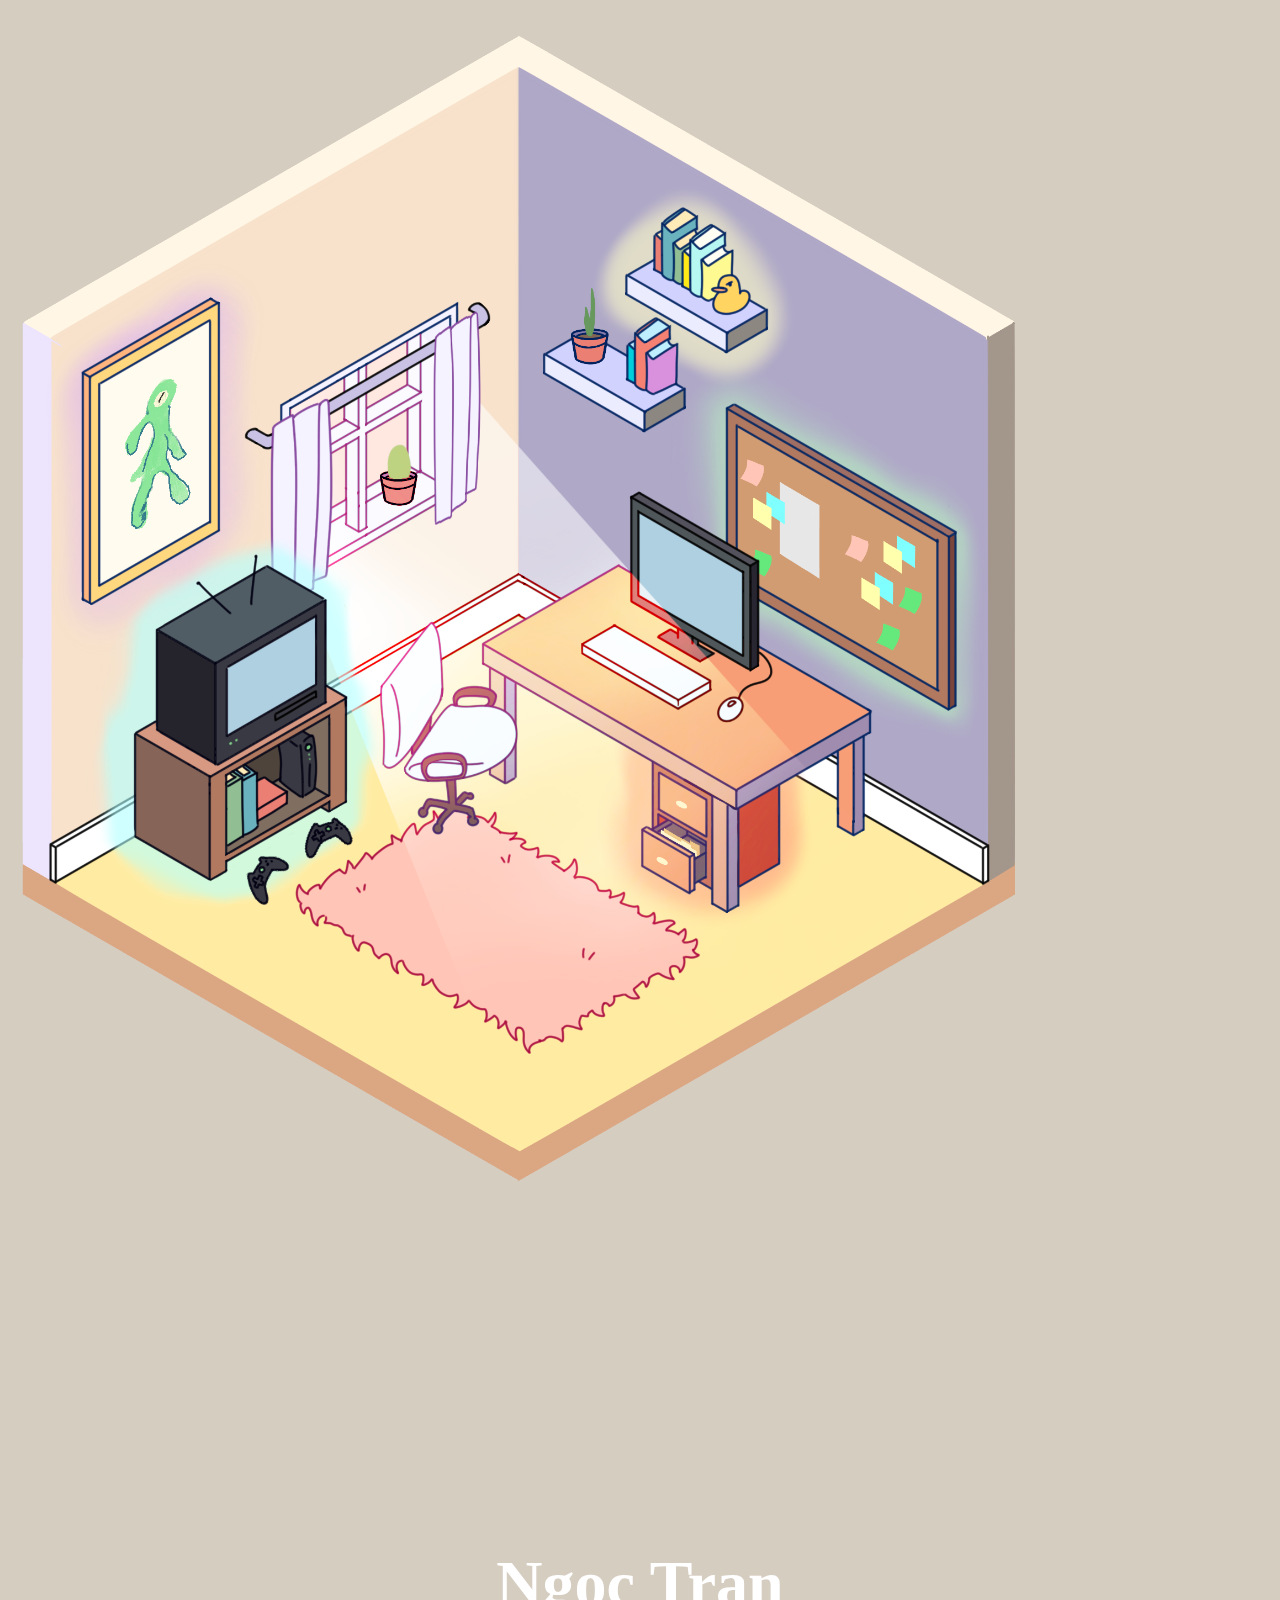
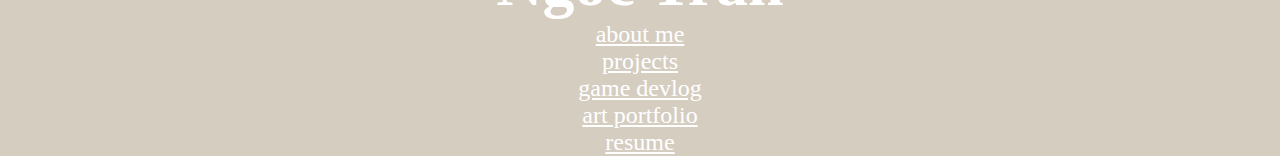
==== index.html @ f908f266 "new font" ====
<!DOCTYPE html>
<html lang="en">
<head>
    <meta charset="UTF-8">
    <meta http-equiv="X-UA-Compatible" content="IE=edge">
    <meta name="viewport" content="width=device-width, initial-scale=1.0">
    <title>ngoc's personal website</title>
    <link href="https://fonts.googleapis.com/css2?family=Fredoka+One&display=swap" rel="stylesheet">
    <link href="https://cdn.jsdelivr.net/npm/bootstrap@5.3.0-alpha1/dist/css/bootstrap.min.css" rel="stylesheet" integrity="sha384-GLhlTQ8iRABdZLl6O3oVMWSktQOp6b7In1Zl3/Jr59b6EGGoI1aFkw7cmDA6j6gD" crossorigin="anonymous">
    <link rel="stylesheet" href="style.css">
    <script defer src="https://cdn.jsdelivr.net/npm/bootstrap@5.3.0-alpha1/dist/js/bootstrap.bundle.min.js" integrity="sha384-w76AqPfDkMBDXo30jS1Sgez6pr3x5MlQ1ZAGC+nuZB+EYdgRZgiwxhTBTkF7CXvN" crossorigin="anonymous"></script>
    <script src="functions.js"></script>

</head>
<body onLoad = "animate()">
<div class="container">
    <div class="row">
        <div class="col-lg-8">
            <div class="room">
                <img id="base" src="Images/base1.png" class="img-base">
                <img id="hover" src="Images/hover-empty.png" class="img-hover">
                <a class="reset-button-link" href="#">
                    <button class="reset-button" onmouseover="showImage('Images/hover-empty.png')"><b>outside box</b></button>
                </a>
                <a class="shelf-button-link" href="#">
                    <button class="shelf-button" onmouseover="showImage('Images/shelf-hover.png')"><b>shelf</b></button>
                </a>
                <a class="painting-button-link" href="art.html">
                    <button class="painting-button" onmouseover="showImage('Images/painting-hover.png')"><b>pl</b></button>
                </a>
                <a class="files-button-link" href="projects.html">
                    <button class="files-button" onmouseover="showImage('Images/files-hover.png')"><b>files</b></button>
                </a>
                <a class="tv-button-link" href="gamedev.html">
                    <button class="tv-button" onmouseover="showImage('Images/tv-hover.png')"><b>tv h</b></button>
                </a>
                <a class="board-button-link" href="about.html">
                    <button class="board-button" onmouseover="showImage('Images/board-hover.png')"><b>bol</b></button>
                </a>
            </div>
        </div>
        <div class="col">
            <div class="row">
                <div class="home-text">
                    <div class="col">
                        <div class="name">
                            <h1>
                                Ngoc Tran
                            </h1>
                        </div>
                    </div>
                    <div class="row">
                        <div class="col">
                            <ul class="nav flex-column">
                                <li class="nav-item"><a class="nav-link active" href="about.html">about me</a></li>
                                <li class="nav-item"><a class="nav-link active" href="projects.html">projects</a></li>
                                <li class="nav-item"><a class="nav-link active" href="gamedev.html">game devlog</a></li>
                                <li class="nav-item"><a class="nav-link active" href="art.html">art portfolio</a></li>
                                <li class="nav-item"><a class="nav-link active" href="#">resume</a></li>
                            </ul>
                        </div>
                    </div>
                </div>
            </div>
        </div>
    </div>
</div>
</div>
</body>
</html>
---- style.css ----
*{
    margin: 0;
    padding: 0;
    font-family: 'Stencil Std', fantasy;
    box-sizing: border-box;
}
body{
    background: #d6cdc1;
    color: #fff;
}

/* ------------------------- ROOM ------------------------------*/
.room{
    position: relative;
    display: block;
    width: 90%;
}
.img-base{
    position: relative; 
    display: block;
    width: 90%;
}
.img-hover{
    position: absolute;
    top: 0px;
    left: 0px;
    display: block;
    width: 90%;
}
.shelf-button-link{
    position: absolute;
    top: 17%;
    left: 50%;
}
.shelf-button{
    background-color: transparent;
    border: none;
    font-size: 60px;
    color: transparent; 
}
.tv-button-link{
    position: absolute;
    top: 48%;
    left: 10%;
}
.tv-button{
    background-color: transparent;
    border: none;
    font-size: 120px;
    color: transparent; 
}
.painting-button-link{
    position: absolute;
    top: 28%;
    left: 7%;
}
.painting-button{
    background-color: transparent;
    border: none;
    font-size: 110px;
    color: transparent; 
}
.files-button-link{
    position: absolute;
    top: 63%;
    left: 56%;
}
.files-button{
    background-color: transparent;
    border: none;
    font-size: 55px;
    color: transparent; 
}
.board-button-link{
    position: absolute;
    top: 35%;
    left: 63%;
}
.board-button{
    background-color: transparent;
    border: none;
    font-size: 120px;
    color: transparent; 
}
.reset-button-link{
    position: absolute;
    top: 0%;
    left: 0%;
}
.reset-button{
    background-color: transparent;
    border: none;
    font-size: 220px;
    color: transparent; 
}

/* ------------------------- MINIMIZE BUTTONS ------------------------------*/

@media screen and (max-width: 1200px) and (min-width: 993px){
    .shelf-button-link{
        position: absolute;
        top: 18%;
        left: 55%;
    }
    .shelf-button{
        background-color: transparent;
        border: none;
        font-size: 30px;
        color: transparent; 
    }
    .tv-button-link{
        position: absolute;
        top: 48%;
        left: 10%;
    }
    .tv-button{
        background-color: transparent;
        border: none;
        font-size: 80px;
        color: transparent; 
    }
    .painting-button-link{
        position: absolute;
        top: 26%;
        left: 8%;
    }
    .painting-button{
        background-color: transparent;
        border: none;
        font-size: 80px;
        color: transparent; 
    }
    .files-button-link{
        position: absolute;
        top: 63%;
        left: 56%;
    }
    .files-button{
        background-color: transparent;
        border: none;
        font-size: 40px;
        color: transparent; 
    }
    .board-button-link{
        position: absolute;
        top: 35%;
        left: 63%;
    }
    .board-button{
        background-color: transparent;
        border: none;
        font-size: 80px;
        color: transparent; 
    }
    .reset-button-link{
        position: absolute;
        top: 0%;
        left: 0%;
    }
    .reset-button{
        background-color: transparent;
        border: none;
        font-size: 220px;
        color: transparent; 
    }
}

/* ------------------------- TEXT ------------------------------*/
.home-text{
    text-align: center;
    margin-top: 25%;
}
.name{
    color: #fff;
    margin-top: 25%;
}
.name h1{
    font-size: 64px;
}
.nav{
    display: block;
    text-align: center; 
    padding: 0px;
}
.nav .nav-item .nav-link{
    color:#fff;
    font-size: 24px;
}
.nav .nav-item .nav-link:hover{
    color:rgb(255, 239, 134);
    font-size: 26px;
}

/* ------------------------- RESPONSIVE DEVICE ------------------------------*/

@media screen and (max-width: 992px) {
    .home-text{
        text-align: center;
        margin-top: 0%;
    }
    .room{
        position: relative;
        display: block;
        width: 100%;
    }
    .img-base{
        position: relative; 
        display: block;
        width: 100%;
    }
    .name{
        margin-top: 15px;
    }
    .img-hover{
        position: absolute;
        top: 0px;
        left: 0px;
        display: block;
        width: 100%;
    }
    .shelf-button-link{
        position: absolute;
        top: 19%;
        left: 60%;
    }
    .shelf-button{
        background-color: transparent;
        border: none;
        font-size: 30px;
        color: transparent; 
    }
    .tv-button-link{
        position: absolute;
        top: 48%;
        left: 10%;
    }
    .tv-button{
        background-color: transparent;
        border: none;
        font-size: 80px;
        color: transparent; 
    }
    .painting-button-link{
        position: absolute;
        top: 26%;
        left: 8%;
    }
    .painting-button{
        background-color: transparent;
        border: none;
        font-size: 80px;
        color: transparent; 
    }
    .files-button-link{
        position: absolute;
        top: 63%;
        left: 56%;
    }
    .files-button{
        background-color: transparent;
        border: none;
        font-size: 40px;
        color: transparent; 
    }
    .board-button-link{
        position: absolute;
        top: 35%;
        left: 70%;
    }
    .board-button{
        background-color: transparent;
        border: none;
        font-size: 80px;
        color: transparent; 
    }
    .reset-button-link{
        position: absolute;
        top: 13%;
        left: 6%;
    }
    .reset-button{
        background-color: transparent;
        border: none;
        font-size: 80px;
        color: transparent; 
        width: 300px;
        height: 400px;
    }
    
}
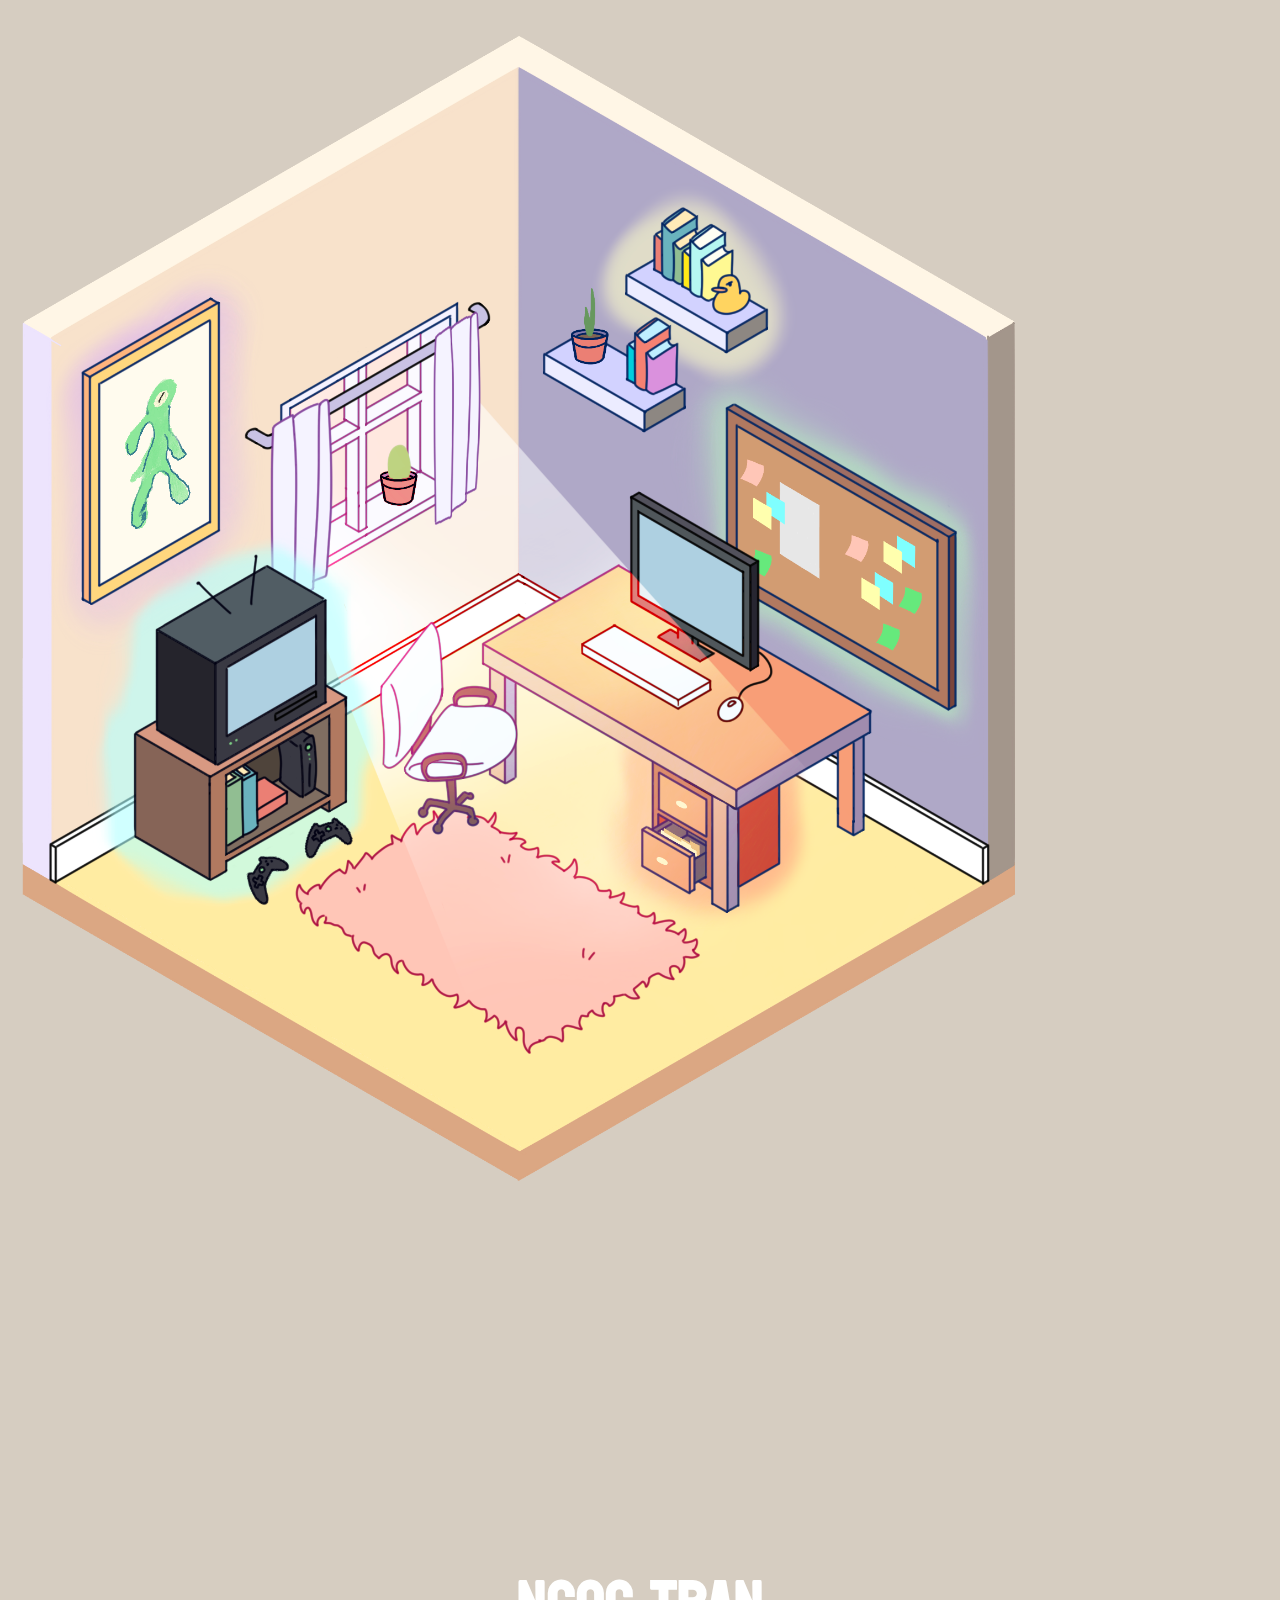
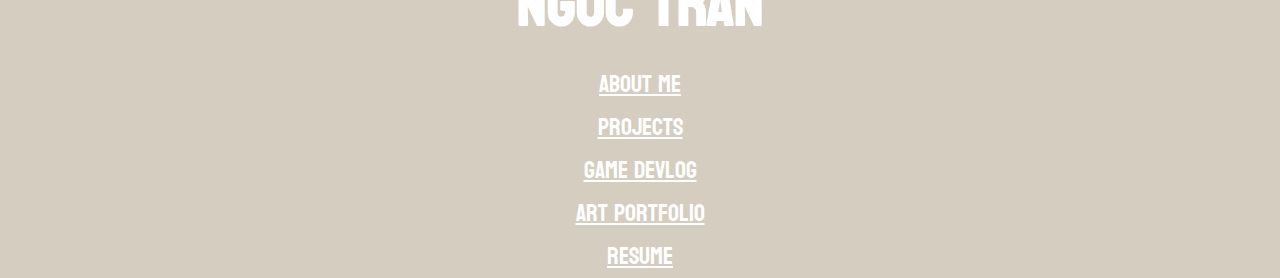
==== commit 9e92154c: "font test" ====
--- a/index.html
+++ b/index.html
@@ -5,7 +5,7 @@
     <meta http-equiv="X-UA-Compatible" content="IE=edge">
     <meta name="viewport" content="width=device-width, initial-scale=1.0">
     <title>ngoc's personal website</title>
-    <link href="https://fonts.googleapis.com/css2?family=Fredoka+One&display=swap" rel="stylesheet">
+    <link href="https://fonts.googleapis.com/css2?family=Bayon&display=swap" rel="stylesheet">
     <link href="https://cdn.jsdelivr.net/npm/bootstrap@5.3.0-alpha1/dist/css/bootstrap.min.css" rel="stylesheet" integrity="sha384-GLhlTQ8iRABdZLl6O3oVMWSktQOp6b7In1Zl3/Jr59b6EGGoI1aFkw7cmDA6j6gD" crossorigin="anonymous">
     <link rel="stylesheet" href="style.css">
     <script defer src="https://cdn.jsdelivr.net/npm/bootstrap@5.3.0-alpha1/dist/js/bootstrap.bundle.min.js" integrity="sha384-w76AqPfDkMBDXo30jS1Sgez6pr3x5MlQ1ZAGC+nuZB+EYdgRZgiwxhTBTkF7CXvN" crossorigin="anonymous"></script>
--- a/style.css
+++ b/style.css
@@ -1,7 +1,7 @@
 *{
     margin: 0;
     padding: 0;
-    font-family: 'Stencil Std', fantasy;
+    font-family: 'Bayon', sans-serif;
     box-sizing: border-box;
 }
 body{
